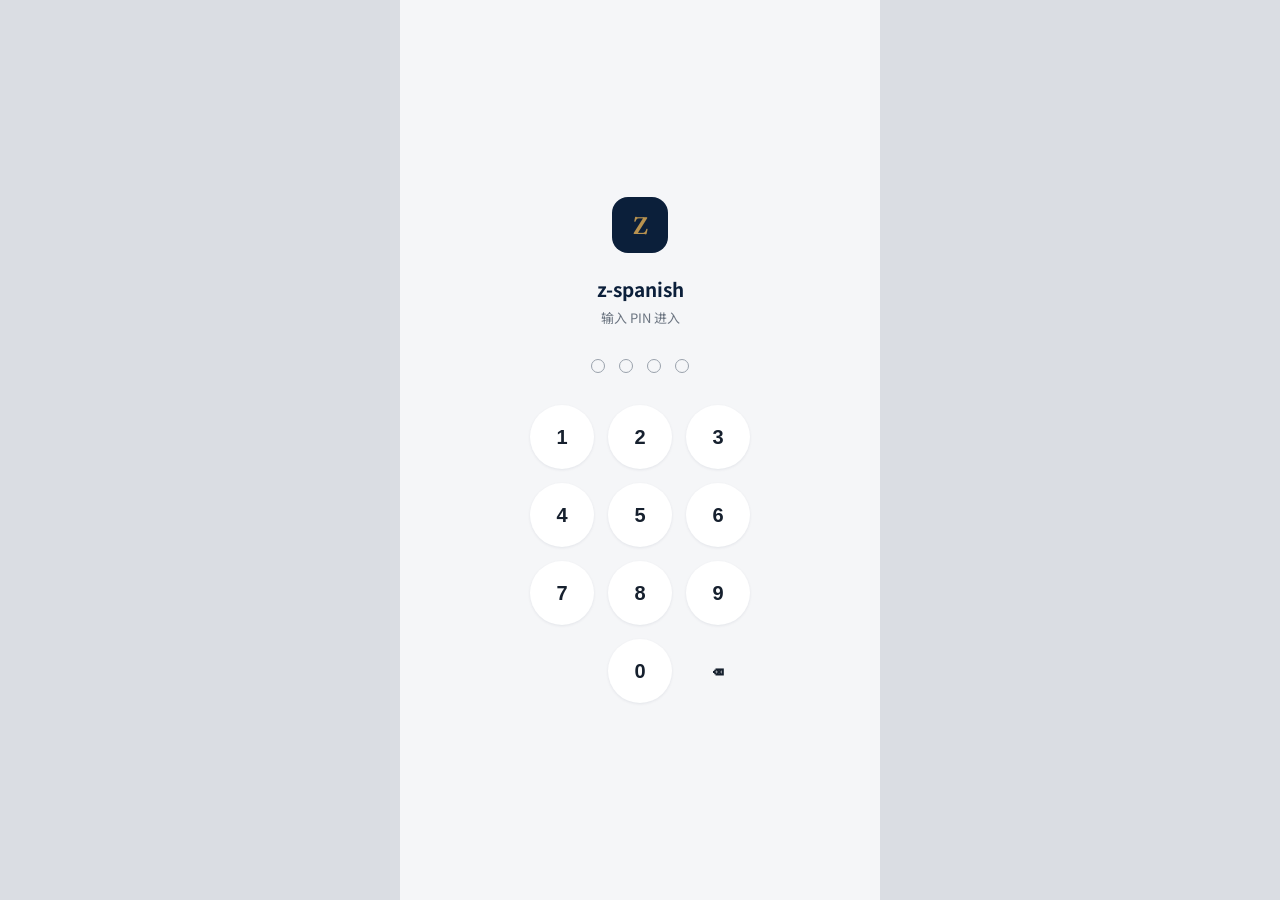
==== frontend/index.html @ 872d181d "z-spanish 首版：西语背诵/主动输出训练器（可运行） - 后端 FastAPI + SQLite：四档判定、间隔复习(2/4/7/14/30/60/90)、   熟练度阶段、每日生成(到期→加" ====
<!DOCTYPE html>
<html lang="zh-CN">
<head>
<meta charset="UTF-8">
<meta name="viewport" content="width=device-width, initial-scale=1.0, maximum-scale=1.0, viewport-fit=cover">
<meta name="theme-color" content="#0B1F3A">
<meta name="apple-mobile-web-app-capable" content="yes">
<meta name="apple-mobile-web-app-status-bar-style" content="black-translucent">
<meta name="apple-mobile-web-app-title" content="z-spanish">
<link rel="manifest" href="manifest.json">
<link rel="apple-touch-icon" href="icons/icon-192.png">
<title>z-spanish · Core Basics</title>
<link rel="preconnect" href="https://fonts.googleapis.com">
<link href="https://fonts.googleapis.com/css2?family=Fraunces:opsz,wght@9..144,400;9..144,500;9..144,600&family=Noto+Sans+SC:wght@400;500;600;700&display=swap" rel="stylesheet">
<link rel="stylesheet" href="styles.css">
</head>
<body>
<div class="frame">

  <!-- ============ LOGIN ============ -->
  <div class="page active" id="page-login">
    <div class="login-mark"><span>Z</span></div>
    <div class="login-title">z-spanish</div>
    <div class="login-sub" id="loginSub">输入 PIN 进入</div>
    <div class="pin-dots" id="pinDots">
      <div class="pin-dot"></div><div class="pin-dot"></div>
      <div class="pin-dot"></div><div class="pin-dot"></div>
    </div>
    <div class="pin-pad" id="pinPad">
      <button class="pin-key">1</button>
      <button class="pin-key">2</button>
      <button class="pin-key">3</button>
      <button class="pin-key">4</button>
      <button class="pin-key">5</button>
      <button class="pin-key">6</button>
      <button class="pin-key">7</button>
      <button class="pin-key">8</button>
      <button class="pin-key">9</button>
      <div></div>
      <button class="pin-key">0</button>
      <button class="pin-key ghost" data-del="1">⌫</button>
    </div>
  </div>

  <!-- ============ APP SHELL ============ -->
  <div class="app-shell" id="appShell" style="display:none;">

    <!-- HOME -->
    <div class="page" id="page-home">
      <div class="topbar">
        <div class="eyebrow">今天是</div>
        <h1 id="homeDate">—</h1>
      </div>
      <div style="padding:0 20px;">
        <div class="hero-card">
          <div class="hero-eyebrow">今天我要背什么</div>
          <div class="hero-question" id="heroQuestion">正在加载…</div>
          <div class="hero-stats">
            <div class="hero-stat"><b id="heroNew">–</b><span>新内容</span></div>
            <div class="hero-stat"><b id="heroReview">–</b><span>复习</span></div>
            <div class="hero-stat"><b id="heroReinforce">–</b><span>需要加强</span></div>
          </div>
          <button class="hero-cta" id="heroCta">开始背诵</button>
        </div>
        <div class="tip-line">先开口说，再输入西语。</div>

        <div class="section-label">本月概览</div>
        <div class="mini-row">
          <div class="mini-card"><b id="miniMonthDays">–</b><span>本月完成天数</span></div>
          <div class="mini-card"><b id="miniLongterm">–</b><span>长期记忆词块</span></div>
          <div class="mini-card warn"><b id="miniReinforce">–</b><span>需要加强</span></div>
        </div>
      </div>
    </div>

    <!-- TRAINING -->
    <div class="page" id="page-train">
      <div class="topbar" style="padding-bottom:0; display:flex; justify-content:space-between; align-items:flex-start;">
        <div class="eyebrow" id="trainCounter">背诵训练</div>
        <span class="timer-end" id="timerEnd">结束</span>
      </div>
      <div style="padding:0 20px;">
        <div class="train-progress" id="trainProgress"></div>

        <!-- question state -->
        <div id="trainQuestion" style="display:none;">
          <div class="prompt-card">
            <div class="prompt-zh" id="promptZh">—</div>
            <div class="prompt-tags" id="promptTags"></div>
          </div>
          <div class="hint-line">先开口说，再输入西语。</div>
          <input class="answer-input es" id="answerInput" placeholder="输入西语…" autocomplete="off" autocapitalize="off" autocorrect="off" spellcheck="false">
          <div class="btn-row">
            <button class="btn btn-ghost" id="btnForgot">我不会</button>
            <button class="btn btn-primary" id="btnCheck">检查</button>
          </div>
        </div>

        <!-- feedback: correct -->
        <div id="trainFeedbackOk" style="display:none;">
          <div class="feedback-card">
            <div class="fb-status ok"><i></i><span id="okLabel">正确</span></div>
            <div class="fb-label">标准答案</div>
            <div class="fb-answer es" id="okAnswer">—</div>
            <div class="fb-label">例句</div>
            <div class="fb-example es" id="okExampleEs">—</div>
            <div class="fb-example-zh" id="okExampleZh">—</div>
            <div class="fb-note" id="okNote" style="display:none;"></div>
          </div>
          <button class="btn btn-primary" style="width:100%;" id="okNext">下一个</button>
        </div>

        <!-- feedback: needs reinforcement -->
        <div id="trainFeedbackWarn" style="display:none;">
          <div class="feedback-card">
            <div class="fb-status warn"><i></i><span id="warnLabel">需要加强</span></div>
            <div class="fb-label">标准答案</div>
            <div class="fb-answer es" id="warnAnswer">—</div>
            <div class="fb-your" id="warnYour" style="display:none;"></div>
            <div class="fb-label">例句</div>
            <div class="fb-example es" id="warnExampleEs">—</div>
            <div class="fb-example-zh" id="warnExampleZh">—</div>
            <div class="fb-note" id="warnNote" style="display:none;"></div>
            <div class="retype-label">请照着输入一遍：</div>
            <input class="answer-input es" id="retypeInput" autocomplete="off" autocapitalize="off" autocorrect="off" spellcheck="false">
          </div>
          <button class="btn btn-primary" style="width:100%;" id="warnNext">完成</button>
        </div>

        <!-- session done -->
        <div id="trainDone" style="display:none;">
          <div class="feedback-card" style="text-align:center;">
            <div class="fb-status ok" style="margin:0 auto 16px;"><i></i>今日训练完成</div>
            <div style="font-size:15px; color:var(--ink-soft); line-height:1.7;">
              今天这一组背完了。<br>可以去统计页看看结果，或复制给 GPT 生成明天的小课文。
            </div>
          </div>
          <div class="btn-row">
            <button class="btn btn-ghost" id="btnAgain">再来一组</button>
            <button class="btn btn-primary" id="btnGoStats">去统计</button>
          </div>
        </div>
      </div>
    </div>

    <!-- LIBRARY -->
    <div class="page" id="page-library">
      <div class="topbar">
        <div class="eyebrow">基础库</div>
        <h1 id="libTitle">Core Basics</h1>
      </div>
      <div style="padding:0 20px;">
        <div class="search-bar">
          <input id="libSearch" placeholder="搜索中文或西语…" autocomplete="off">
        </div>
        <div class="cat-scroll" id="catScroll"></div>
        <div id="libList"></div>

        <div class="import-entry" id="importToggle">
          <span>+ 批量导入（需审核）</span>
        </div>

        <div class="import-panel" id="importPanel" style="display:none;">
          <div class="import-hint">粘贴已在 ChatGPT/Claude 生成好的 JSON 词条，校验格式无误后再确认导入。错误数据会被间隔复习反复强化，宁少勿错。</div>
          <textarea class="import-textarea" id="importText" placeholder='[{"id":"...", "category":"...", "zh":"...", "es":"...", "example_es":"...", "accepted_answers":["..."]}]'></textarea>
          <div class="btn-row" style="margin-top:10px;">
            <button class="btn btn-ghost" id="importCancel">取消</button>
            <button class="btn btn-primary" id="importValidate">校验格式</button>
          </div>
          <div class="import-preview" id="importPreview" style="display:none;"></div>
        </div>
      </div>
    </div>

    <!-- STATS -->
    <div class="page" id="page-stats">
      <div class="topbar">
        <div class="eyebrow">今日总结</div>
        <h1>统计</h1>
      </div>
      <div style="padding:0 20px;">
        <div class="period-scroll" id="periodScroll">
          <div class="period-chip active" data-period="day">日</div>
          <div class="period-chip" data-period="week">周</div>
          <div class="period-chip" data-period="month">月</div>
          <div class="period-chip" data-period="year">年</div>
        </div>

        <div class="stat-grid">
          <div class="stat-box"><b id="statDone">–</b><span>今日完成</span></div>
          <div class="stat-box"><b id="statTimer">– 分钟</b><span id="statTimerLabel">今日练习时长</span></div>
          <div class="stat-box"><b id="statMonthDays">–</b><span>本月完成天数</span></div>
          <div class="stat-box wide">
            <div><b style="font-size:20px;" id="statLongterm">–</b><span>当前长期记忆词块</span></div>
            <div class="mono" style="font-size:12px; color:var(--ink-faint);" id="statTotal">共 – 条</div>
          </div>
        </div>

        <div class="section-label">今日结果</div>
        <div class="breakdown">
          <div class="bd-row">
            <span class="bd-left"><span class="dot" style="background:var(--sage);"></span>正确</span>
            <span class="bd-right" id="bdCorrect">0</span>
          </div>
          <div class="bd-row">
            <span class="bd-left"><span class="dot" style="background:var(--gold);"></span>接近正确</span>
            <span class="bd-right" id="bdNear">0</span>
          </div>
          <div class="bd-row">
            <span class="bd-left"><span class="dot" style="background:var(--rust);"></span>需要加强</span>
            <span class="bd-right" id="bdWrong">0</span>
          </div>
          <div class="bd-row">
            <span class="bd-left"><span class="dot" style="background:var(--ink-faint);"></span>没想起来</span>
            <span class="bd-right" id="bdForgot">0</span>
          </div>
        </div>

        <button class="copy-btn" id="copyBtn">复制给 GPT</button>
        <div class="copy-hint">生成今天的记忆状态摘要，用于设计明天的小课文</div>
      </div>
    </div>

  </div>

  <!-- BOTTOM NAV -->
  <div class="bottom-nav" id="bottomNav">
    <div class="nav-item active" data-page="page-home">
      <svg fill="none" viewBox="0 0 24 24" stroke-width="1.8"><path stroke-linecap="round" stroke-linejoin="round" d="M3 10.5 12 3l9 7.5M5 9.5V21h14V9.5"/></svg>
      首页
    </div>
    <div class="nav-item" data-page="page-train">
      <svg fill="none" viewBox="0 0 24 24" stroke-width="1.8"><path stroke-linecap="round" stroke-linejoin="round" d="M12 4v16m8-8H4"/></svg>
      训练
    </div>
    <div class="nav-item" data-page="page-library">
      <svg fill="none" viewBox="0 0 24 24" stroke-width="1.8"><path stroke-linecap="round" stroke-linejoin="round" d="M4 19.5A2.5 2.5 0 0 1 6.5 17H20M4 4.5A2.5 2.5 0 0 1 6.5 2H20v20H6.5A2.5 2.5 0 0 1 4 19.5v-15Z"/></svg>
      基础库
    </div>
    <div class="nav-item" data-page="page-stats">
      <svg fill="none" viewBox="0 0 24 24" stroke-width="1.8"><path stroke-linecap="round" stroke-linejoin="round" d="M3 3v18h18M8 17V10m5 7V6m5 11v-4"/></svg>
      统计
    </div>
  </div>

  <div class="toast" id="toast"></div>
</div>

<script src="app.js"></script>
</body>
</html>
---- frontend/styles.css ----
:root{
  --navy:#0B1F3A;
  --navy-deep:#071527;
  --gold:#B8924F;
  --sage:#4F7A68;
  --sage-bg:#EAF1EC;
  --rust:#B15A3E;
  --rust-bg:#F7EAE4;
  --bg:#F5F6F8;
  --card:#FFFFFF;
  --ink:#16202E;
  --ink-soft:#6B7480;
  --ink-faint:#9AA2AC;
  --line:#E7E9ED;
  --masc-bg:#E7ECF5;
  --masc-text:#33507D;
  --fem-bg:#F6E9DE;
  --fem-text:#8C5330;
  --radius-card:18px;
  --radius-pill:999px;
  --radius-btn:12px;
}
*{box-sizing:border-box; -webkit-tap-highlight-color:transparent;}
html,body{margin:0;padding:0;}
body{
  background:#DADDE3;
  font-family:'Noto Sans SC', -apple-system, BlinkMacSystemFont, 'PingFang SC', sans-serif;
  color:var(--ink);
  display:flex;
  justify-content:center;
  min-height:100vh;
}
.frame{
  width:100%;
  max-width:480px;
  min-height:100vh;
  background:var(--bg);
  position:relative;
  display:flex;
  flex-direction:column;
}
.es{ font-family:'Fraunces', serif; }

/* ---------- Top bar ---------- */
.topbar{
  padding:22px 22px 16px;
  background:var(--bg);
}
.topbar .eyebrow{
  font-size:11px;
  letter-spacing:.14em;
  text-transform:uppercase;
  color:var(--ink-faint);
  font-weight:600;
}
.topbar h1{
  margin:4px 0 0;
  font-size:22px;
  font-weight:700;
  color:var(--navy);
}

/* ---------- Page container ---------- */
.page{
  display:none;
  flex:1;
  flex-direction:column;
  padding:0 20px 100px;
  animation:fade .28s ease;
}
.page.active{display:flex;}
@keyframes fade{ from{opacity:0; transform:translateY(6px);} to{opacity:1; transform:translateY(0);} }

/* ---------- LOGIN PAGE ---------- */
#page-login{
  justify-content:center;
  align-items:center;
  padding-bottom:0;
  min-height:100vh;
}
.login-mark{
  width:56px;height:56px;border-radius:16px;
  background:var(--navy);
  display:flex;align-items:center;justify-content:center;
  margin-bottom:22px;
}
.login-mark span{
  font-family:'Fraunces', serif;
  color:var(--gold);
  font-size:24px;
  font-weight:600;
}
.login-title{ font-size:19px; font-weight:700; color:var(--navy); margin-bottom:6px; }
.login-sub{ font-size:13px; color:var(--ink-soft); margin-bottom:32px; }
.login-sub.error{ color:var(--rust); }
.pin-dots{ display:flex; gap:14px; margin-bottom:32px; }
.pin-dot{
  width:14px;height:14px;border-radius:50%;
  border:1.5px solid var(--ink-faint);
  transition:all .15s ease;
}
.pin-dot.filled{ background:var(--navy); border-color:var(--navy); }
.pin-pad{
  display:grid;
  grid-template-columns:repeat(3, 64px);
  gap:14px;
}
.pin-key{
  width:64px;height:64px;border-radius:50%;
  border:none; background:var(--card);
  font-size:20px; font-weight:600; color:var(--ink);
  box-shadow:0 1px 3px rgba(11,31,58,.08);
  display:flex;align-items:center;justify-content:center;
}
.pin-key:active{ background:var(--line); }
.pin-key.ghost{ background:transparent; box-shadow:none; }

/* ---------- HOME PAGE ---------- */
.hero-card{
  background:var(--navy);
  border-radius:var(--radius-card);
  padding:26px 24px 24px;
  color:#fff;
  position:relative;
  overflow:hidden;
  margin-bottom:16px;
}
.hero-card::after{
  content:"";
  position:absolute; right:-30px; top:-30px;
  width:140px;height:140px;border-radius:50%;
  background:rgba(184,146,79,.14);
}
.hero-eyebrow{ font-size:11px; letter-spacing:.14em; text-transform:uppercase; color:rgba(255,255,255,.6); font-weight:600; }
.hero-question{ font-size:19px; font-weight:600; margin:8px 0 20px; position:relative; }
.hero-stats{ display:flex; gap:22px; position:relative; }
.hero-stat b{ display:block; font-size:24px; font-weight:700; }
.hero-stat span{ font-size:11px; color:rgba(255,255,255,.65); }
.hero-cta{
  margin-top:22px; width:100%;
  background:var(--gold); color:var(--navy-deep);
  border:none; border-radius:var(--radius-btn);
  height:50px; font-size:15px; font-weight:700;
  position:relative;
}
.hero-cta:disabled{ opacity:.55; }
.tip-line{
  font-size:12.5px; color:var(--ink-soft);
  text-align:center; margin:14px 0 22px;
}
.section-label{
  font-size:12px; font-weight:700; color:var(--ink-faint);
  letter-spacing:.06em; text-transform:uppercase;
  margin:4px 0 10px;
}
.mini-row{ display:flex; gap:12px; margin-bottom:24px; }
.mini-card{
  flex:1; background:var(--card); border-radius:14px;
  padding:14px 14px 12px; box-shadow:0 1px 3px rgba(11,31,58,.06);
}
.mini-card b{ display:block; font-size:20px; color:var(--navy); }
.mini-card span{ font-size:11.5px; color:var(--ink-soft); }
.mini-card.warn b{ color:var(--rust); }

/* ---------- TRAINING PAGE ---------- */
.train-progress{
  display:flex; gap:4px; margin:18px 0 20px;
}
.train-progress i{ flex:1; height:3px; border-radius:2px; background:var(--line); }
.train-progress i.done{ background:var(--gold); }
.train-progress i.current{ background:var(--navy); }

.timer-end{ font-size:11.5px; color:var(--ink-soft); font-weight:600; padding:3px 10px; border-radius:var(--radius-pill); border:1px solid var(--line); margin-top:2px; cursor:pointer; }

.prompt-card{
  background:var(--card); border-radius:var(--radius-card);
  padding:30px 24px 26px; text-align:center;
  box-shadow:0 1px 3px rgba(11,31,58,.06);
  margin-bottom:18px;
}
.prompt-zh{ font-size:26px; font-weight:700; color:var(--ink); margin-bottom:14px; }
.prompt-tags{ display:flex; gap:8px; justify-content:center; flex-wrap:wrap; }
.tag{
  font-size:11.5px; padding:4px 10px; border-radius:var(--radius-pill);
  background:var(--bg); color:var(--ink-soft); border:1px solid var(--line);
}
.hint-line{ text-align:center; font-size:12.5px; color:var(--ink-faint); margin-bottom:18px; }

.answer-input{
  width:100%; height:54px; border-radius:var(--radius-btn);
  border:1.5px solid var(--line); background:var(--card);
  padding:0 18px; font-size:17px; font-family:'Fraunces', serif;
  color:var(--navy); margin-bottom:14px;
}
.answer-input:focus{ outline:none; border-color:var(--navy); }

.btn-row{ display:flex; gap:10px; }
.btn{
  border:none; border-radius:var(--radius-btn);
  height:50px; font-size:15px; font-weight:700;
  flex:1; font-family:inherit;
}
.btn-primary{ background:var(--navy); color:#fff; }
.btn-ghost{ background:transparent; color:var(--ink-soft); border:1.5px solid var(--line); }

/* feedback */
.feedback-card{
  background:var(--card); border-radius:var(--radius-card);
  padding:26px 24px; box-shadow:0 1px 3px rgba(11,31,58,.06);
  margin-bottom:18px;
}
.fb-status{
  display:inline-flex; align-items:center; gap:6px;
  font-size:12.5px; font-weight:700; padding:5px 12px;
  border-radius:var(--radius-pill); margin-bottom:18px;
}
.fb-status.ok{ background:var(--sage-bg); color:var(--sage); }
.fb-status.warn{ background:var(--rust-bg); color:var(--rust); }
.fb-status i{ width:6px;height:6px;border-radius:50%; background:currentColor; }

.fb-label{ font-size:11.5px; color:var(--ink-faint); font-weight:600; letter-spacing:.04em; text-transform:uppercase; margin-bottom:6px; }
.fb-answer{ font-size:24px; font-weight:600; color:var(--navy); margin-bottom:18px; }

.chunk-pill{
  display:inline-flex; align-items:stretch;
  border-radius:var(--radius-pill); overflow:hidden;
  font-family:'Fraunces', serif; font-size:24px; font-weight:600;
  background:#EEF0F3;
}
.chunk-pill .art{ padding:2px 10px 2px 14px; color:var(--navy); background:rgba(11,31,58,.08); }
.chunk-pill .noun{ padding:2px 14px 2px 6px; color:var(--navy); }

.fb-example{ font-size:16px; color:var(--ink); margin-bottom:2px; font-family:'Fraunces', serif; }
.fb-example-zh{ font-size:13px; color:var(--ink-soft); margin-bottom:16px; }
.fb-note{
  font-size:13px; color:var(--ink-soft); line-height:1.6;
  background:var(--bg); border-radius:10px; padding:12px 14px;
  margin-bottom:4px;
}
.fb-your{ font-size:13px; color:var(--rust); margin-bottom:16px; }
.retype-label{ font-size:12.5px; color:var(--ink-soft); margin:16px 0 8px; }

/* ---------- LIBRARY PAGE ---------- */
.search-bar{ margin:18px 0 14px; }
.search-bar input{
  width:100%; height:44px; border-radius:var(--radius-pill);
  background:var(--card); border:1px solid var(--line);
  padding:0 16px; font-size:13.5px; color:var(--ink);
  font-family:inherit;
}
.search-bar input:focus{ outline:none; border-color:var(--navy); }
.search-bar input::placeholder{ color:var(--ink-faint); }
.cat-scroll{
  display:flex; gap:8px; overflow-x:auto; padding-bottom:14px;
  scrollbar-width:none;
}
.cat-scroll::-webkit-scrollbar{ display:none; }
.cat-chip{
  flex-shrink:0; font-size:13px; padding:7px 14px;
  border-radius:var(--radius-pill); background:var(--card);
  border:1px solid var(--line); color:var(--ink-soft); font-weight:600;
  cursor:pointer; white-space:nowrap;
}
.cat-chip.active{ background:var(--navy); color:#fff; border-color:var(--navy); }

.lib-item{
  background:var(--card); border-radius:14px;
  padding:16px 16px; margin-bottom:10px;
  box-shadow:0 1px 3px rgba(11,31,58,.05);
}
.lib-top{ display:flex; justify-content:space-between; align-items:flex-start; margin-bottom:8px; }
.lib-zh{ font-size:13.5px; color:var(--ink-soft); }
.stage-tag{
  font-size:10.5px; font-weight:700; padding:3px 9px;
  border-radius:var(--radius-pill); white-space:nowrap;
}
.stage-none{ background:#EEF0F3; color:var(--ink-faint); }
.stage-new{ background:#EEF0F3; color:var(--ink-faint); }
.stage-building{ background:#FDF1E2; color:#A8752E; }
.stage-solid{ background:var(--sage-bg); color:var(--sage); }
.stage-longterm{ background:#E6E9F5; color:#40507D; }

.lib-es{ margin-bottom:8px; }
.lib-es-text{ font-size:19px; font-weight:600; color:var(--navy); font-family:'Fraunces',serif; margin-bottom:6px; }
.lib-example{ font-size:12.5px; color:var(--ink-faint); font-family:'Fraunces', serif; }

.import-entry{
  text-align:center; padding:16px 0 6px;
  font-size:12.5px; color:var(--ink-faint);
  font-weight:600; letter-spacing:.02em; cursor:pointer;
}
.import-panel{
  background:var(--card); border-radius:14px;
  padding:16px; margin-top:8px; margin-bottom:20px;
  border:1px dashed var(--line);
}
.import-hint{ font-size:12px; color:var(--ink-faint); line-height:1.6; margin-bottom:10px; }
.import-textarea{
  width:100%; height:90px; border-radius:10px;
  border:1.5px solid var(--line); background:var(--bg);
  padding:12px; font-size:12.5px; font-family:monospace;
  color:var(--ink-soft); resize:none;
}
.import-preview{
  margin-top:14px; padding-top:14px; border-top:1px solid var(--line);
}
.import-preview-title{ font-size:12px; font-weight:700; color:var(--sage); margin-bottom:8px; }
.import-preview-title.err{ color:var(--rust); }
.import-preview-item{
  font-size:12.5px; color:var(--ink-soft); padding:6px 0;
}
.import-warn{ font-size:12px; color:#A8752E; padding:4px 0; }
.import-err{ font-size:12px; color:var(--rust); padding:4px 0; }

/* ---------- STATS PAGE ---------- */
.stat-grid{
  display:grid; grid-template-columns:1fr 1fr; gap:10px;
  margin:18px 0;
}
.stat-box{
  background:var(--card); border-radius:14px;
  padding:16px; box-shadow:0 1px 3px rgba(11,31,58,.05);
}
.stat-box b{ display:block; font-size:26px; color:var(--navy); font-weight:700; }
.stat-box span{ font-size:12px; color:var(--ink-soft); }
.stat-box.wide{ grid-column:1 / -1; display:flex; justify-content:space-between; align-items:center; }
.stat-box.wide .mono{ text-align:right; }

.period-scroll{ display:flex; gap:8px; margin:18px 0 4px; }
.period-chip{
  font-size:13px; padding:7px 16px; border-radius:var(--radius-pill);
  background:var(--card); border:1px solid var(--line); color:var(--ink-soft);
  font-weight:600; cursor:pointer;
}
.period-chip.active{ background:var(--navy); color:#fff; border-color:var(--navy); }

.breakdown{
  background:var(--card); border-radius:14px; padding:6px 16px;
  margin-bottom:18px; box-shadow:0 1px 3px rgba(11,31,58,.05);
}
.bd-row{
  display:flex; justify-content:space-between; align-items:center;
  padding:13px 0; border-bottom:1px solid var(--line); font-size:14px;
}
.bd-row:last-child{ border-bottom:none; }
.bd-row .dot{ width:8px;height:8px;border-radius:50%; display:inline-block; margin-right:8px; }
.bd-left{ display:flex; align-items:center; color:var(--ink); }
.bd-right{ font-weight:700; color:var(--navy); }

.copy-btn{
  width:100%; height:52px; border-radius:var(--radius-btn);
  background:var(--navy); color:#fff; border:none;
  font-size:15px; font-weight:700; margin-bottom:8px;
}
.copy-hint{ text-align:center; font-size:11.5px; color:var(--ink-faint); margin-bottom:20px; }

/* ---------- BOTTOM NAV ---------- */
.bottom-nav{
  position:fixed; left:0; right:0; bottom:0;
  max-width:480px; margin:0 auto;
  background:rgba(255,255,255,.92);
  backdrop-filter:blur(14px);
  border-top:1px solid var(--line);
  padding:10px 8px calc(10px + env(safe-area-inset-bottom));
  display:none;
}
.bottom-nav.show{ display:flex; }
.nav-item{
  flex:1; display:flex; flex-direction:column; align-items:center; gap:4px;
  color:var(--ink-faint); font-size:11px; font-weight:600; cursor:pointer;
}
.nav-item svg{ width:22px; height:22px; }
.nav-item.active{ color:var(--navy); }
.nav-item.active svg{ stroke:var(--navy); }
.nav-item svg{ stroke:var(--ink-faint); }

.app-shell{ display:flex; flex-direction:column; flex:1; }

.empty-note{ text-align:center; color:var(--ink-faint); font-size:13.5px; padding:40px 20px; line-height:1.7; }
.toast{
  position:fixed; bottom:90px; left:50%; transform:translateX(-50%);
  background:var(--navy); color:#fff; padding:10px 18px; border-radius:var(--radius-pill);
  font-size:13px; font-weight:600; opacity:0; transition:opacity .2s ease; z-index:50;
  pointer-events:none; max-width:88%; text-align:center;
}
.toast.show{ opacity:.96; }
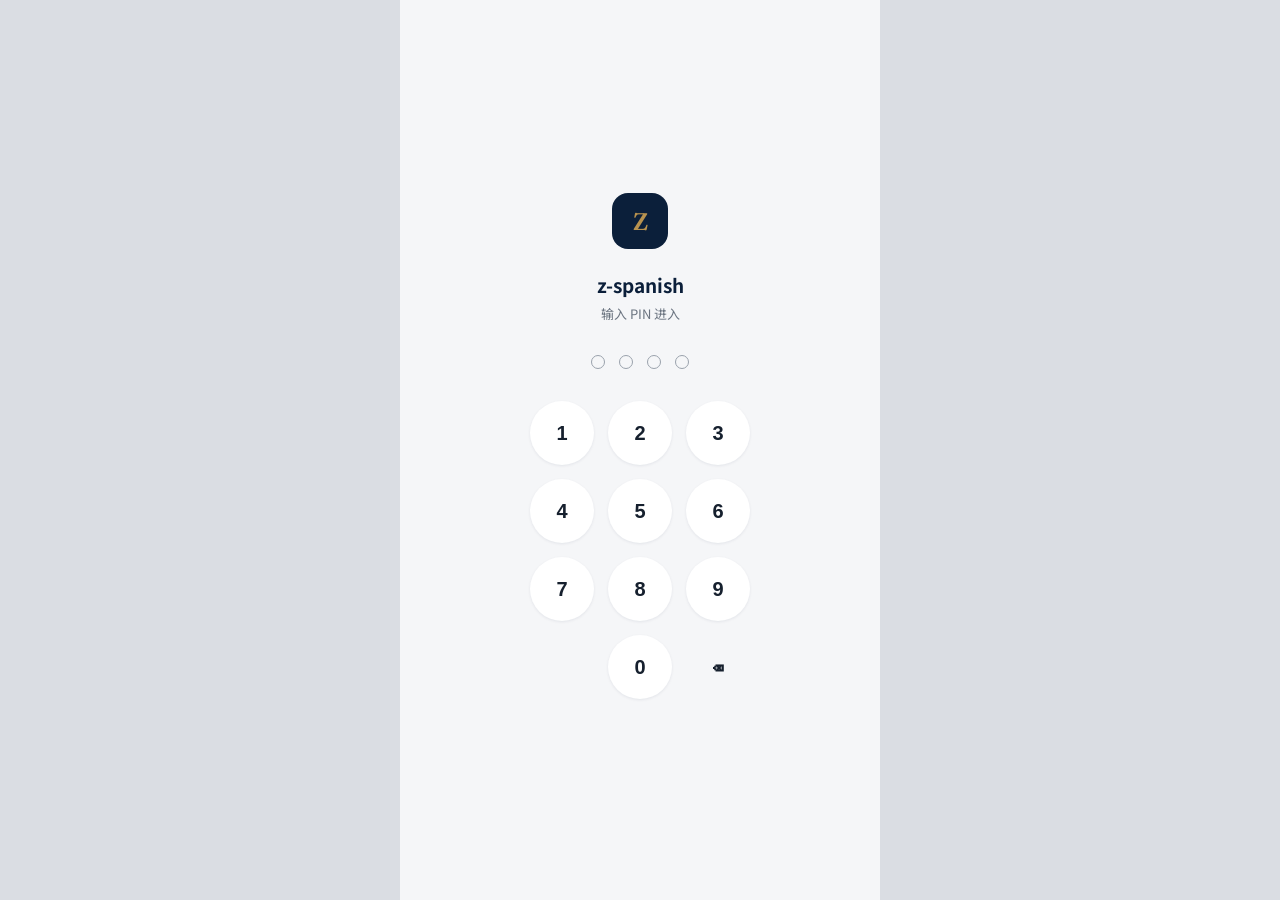
==== commit 50bc4c3a: "iPhone 适配 + 分类练习入口 + SW 网络优先 - iPhone 17 Pro Max 适配：顶栏/登录/页面加 env(safe-area-inset-*)，   100dvh，状态栏 d" ====
--- a/frontend/index.html
+++ b/frontend/index.html
@@ -3,9 +3,11 @@
 <head>
 <meta charset="UTF-8">
 <meta name="viewport" content="width=device-width, initial-scale=1.0, maximum-scale=1.0, viewport-fit=cover">
-<meta name="theme-color" content="#0B1F3A">
+<meta name="theme-color" content="#F5F6F8">
 <meta name="apple-mobile-web-app-capable" content="yes">
-<meta name="apple-mobile-web-app-status-bar-style" content="black-translucent">
+<meta name="mobile-web-app-capable" content="yes">
+<!-- default = 深色状态栏图标，配浅色 UI 才看得清（black-translucent 会强制白色图标，在浅底上看不见） -->
+<meta name="apple-mobile-web-app-status-bar-style" content="default">
 <meta name="apple-mobile-web-app-title" content="z-spanish">
 <link rel="manifest" href="manifest.json">
 <link rel="apple-touch-icon" href="icons/icon-192.png">
@@ -156,6 +158,17 @@
         <div class="cat-scroll" id="catScroll"></div>
         <div id="libList"></div>
 
+        <div class="practice-entry" id="practiceToggle">
+          <span>◎ 定向练习（选做）</span>
+        </div>
+        <div class="practice-panel" id="practicePanel" style="display:none;">
+          <div class="practice-hint">针对性练某个场景或语法点。练了照常记入间隔复习，但不占今天的 20 个。</div>
+          <div class="practice-group-label">按场景</div>
+          <div class="practice-chips" id="practiceScenes"></div>
+          <div class="practice-group-label">按语法点</div>
+          <div class="practice-chips" id="practiceGrammar"></div>
+        </div>
+
         <div class="import-entry" id="importToggle">
           <span>+ 批量导入（需审核）</span>
         </div>
--- a/frontend/styles.css
+++ b/frontend/styles.css
@@ -22,6 +22,7 @@
 }
 *{box-sizing:border-box; -webkit-tap-highlight-color:transparent;}
 html,body{margin:0;padding:0;}
+html{ background:var(--bg); }
 body{
   background:#DADDE3;
   font-family:'Noto Sans SC', -apple-system, BlinkMacSystemFont, 'PingFang SC', sans-serif;
@@ -29,11 +30,15 @@
   display:flex;
   justify-content:center;
   min-height:100vh;
+  min-height:100dvh;
+  overscroll-behavior:none;           /* 关掉 iOS 橡皮筋回弹露出边框底色 */
+  -webkit-text-size-adjust:100%;
 }
 .frame{
   width:100%;
   max-width:480px;
   min-height:100vh;
+  min-height:100dvh;
   background:var(--bg);
   position:relative;
   display:flex;
@@ -43,7 +48,7 @@
 
 /* ---------- Top bar ---------- */
 .topbar{
-  padding:22px 22px 16px;
+  padding:calc(22px + env(safe-area-inset-top)) 22px 16px;
   background:var(--bg);
 }
 .topbar .eyebrow{
@@ -65,7 +70,7 @@
   display:none;
   flex:1;
   flex-direction:column;
-  padding:0 20px 100px;
+  padding:0 20px calc(96px + env(safe-area-inset-bottom));
   animation:fade .28s ease;
 }
 .page.active{display:flex;}
@@ -75,8 +80,9 @@
 #page-login{
   justify-content:center;
   align-items:center;
-  padding-bottom:0;
+  padding:env(safe-area-inset-top) 20px calc(env(safe-area-inset-bottom) + 8px);
   min-height:100vh;
+  min-height:100dvh;
 }
 .login-mark{
   width:56px;height:56px;border-radius:16px;
@@ -284,6 +290,30 @@
 .lib-es-text{ font-size:19px; font-weight:600; color:var(--navy); font-family:'Fraunces',serif; margin-bottom:6px; }
 .lib-example{ font-size:12.5px; color:var(--ink-faint); font-family:'Fraunces', serif; }
 
+.practice-entry{
+  text-align:center; padding:18px 0 6px;
+  font-size:12.5px; color:var(--ink-faint);
+  font-weight:600; letter-spacing:.02em; cursor:pointer;
+}
+.practice-panel{
+  background:var(--card); border-radius:14px;
+  padding:16px; margin-top:8px; margin-bottom:6px;
+  box-shadow:0 1px 3px rgba(11,31,58,.05);
+}
+.practice-hint{ font-size:12px; color:var(--ink-faint); line-height:1.6; margin-bottom:12px; }
+.practice-group-label{
+  font-size:11px; font-weight:700; color:var(--ink-faint);
+  letter-spacing:.06em; text-transform:uppercase; margin:10px 0 8px;
+}
+.practice-chips{ display:flex; flex-wrap:wrap; gap:8px; }
+.practice-chip{
+  font-size:12.5px; padding:7px 12px; border-radius:var(--radius-pill);
+  background:var(--bg); border:1px solid var(--line); color:var(--ink);
+  font-weight:600; cursor:pointer;
+}
+.practice-chip:active{ background:var(--line); }
+.practice-chip b{ color:var(--ink-faint); font-weight:600; margin-left:4px; }
+
 .import-entry{
   text-align:center; padding:16px 0 6px;
   font-size:12.5px; color:var(--ink-faint);
